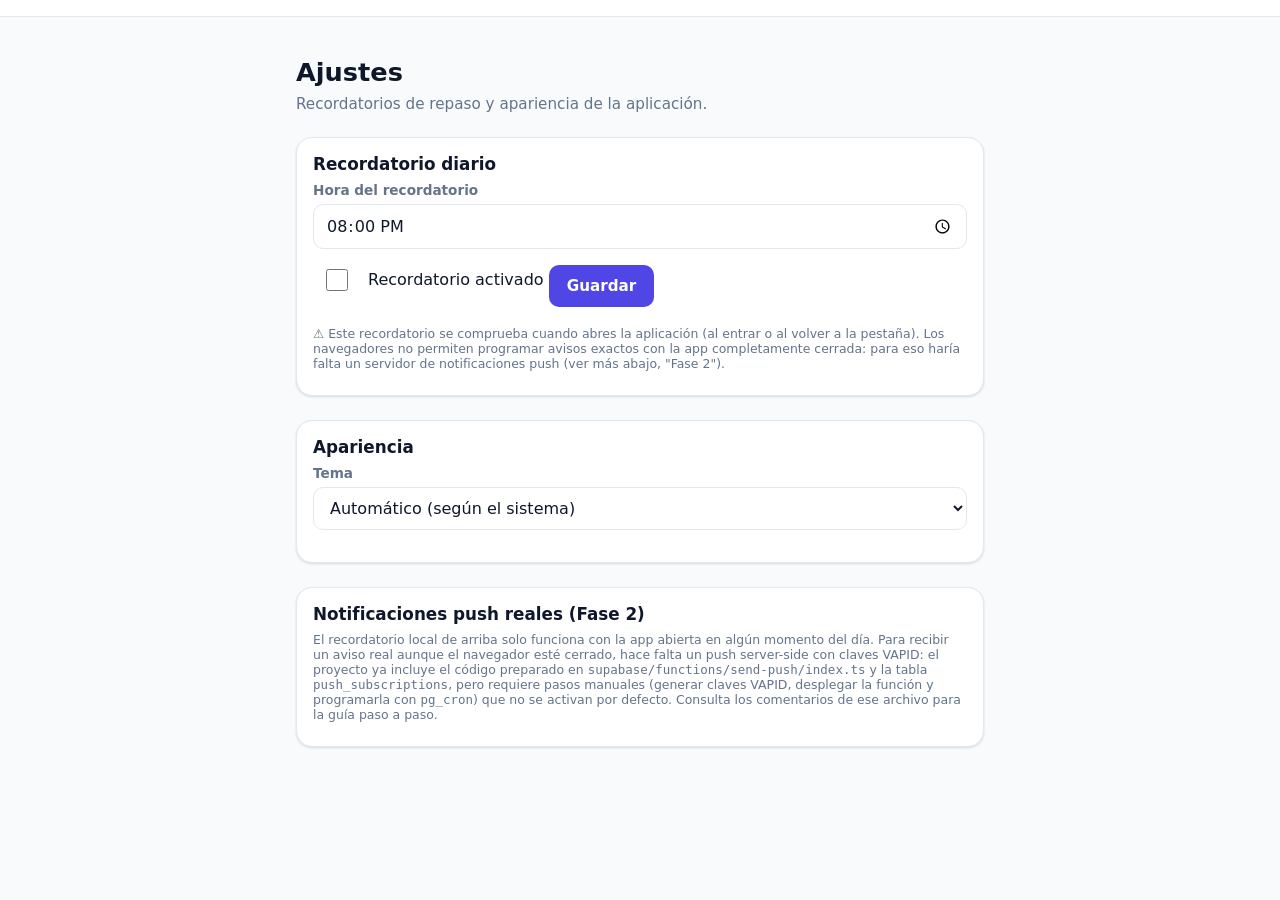
==== ajustes.html @ 3cb59776 "Implementar app de aprendizaje multiidioma (4L) con Supabase y despliegue a GitHub Pages Frontend va" ====
<!doctype html>
<html lang="es">
<head>
  <meta charset="UTF-8" />
  <meta name="viewport" content="width=device-width, initial-scale=1" />
  <title>Ajustes · 4L</title>
  <link rel="manifest" href="manifest.webmanifest" />
  <meta name="theme-color" content="#4f46e5" />
  <link rel="stylesheet" href="css/variables.css" />
  <link rel="stylesheet" href="css/base.css" />
  <link rel="stylesheet" href="css/componentes.css" />
</head>
<body>
  <nav id="nav-app" class="nav-app"></nav>

  <main class="contenedor">
    <div class="cabecera-pagina">
      <h1>Ajustes</h1>
      <p>Recordatorios de repaso y apariencia de la aplicación.</p>
    </div>

    <div class="tarjeta" style="margin-bottom: var(--espacio-lg);">
      <h2 style="font-size:1.05rem;">Recordatorio diario</h2>
      <div id="zona-aviso-permiso"></div>

      <div class="campo">
        <label for="campo-hora-recordatorio">Hora del recordatorio</label>
        <input type="time" id="campo-hora-recordatorio" value="20:00" />
      </div>

      <label class="interruptor" style="margin-bottom: var(--espacio-md);">
        <input type="checkbox" id="campo-activo-recordatorio" />
        <span>Recordatorio activado</span>
      </label>

      <button class="boton boton--primario" id="boton-guardar-recordatorio">Guardar</button>

      <p class="campo__ayuda" style="margin-top: var(--espacio-md);">
        ⚠️ Este recordatorio se comprueba cuando abres la aplicación (al entrar
        o al volver a la pestaña). Los navegadores no permiten programar
        avisos exactos con la app completamente cerrada: para eso haría falta
        un servidor de notificaciones push (ver más abajo, "Fase 2").
      </p>
    </div>

    <div class="tarjeta" style="margin-bottom: var(--espacio-lg);">
      <h2 style="font-size:1.05rem;">Apariencia</h2>
      <div class="campo">
        <label for="campo-tema">Tema</label>
        <select id="campo-tema">
          <option value="auto">Automático (según el sistema)</option>
          <option value="claro">Claro</option>
          <option value="oscuro">Oscuro</option>
        </select>
      </div>
    </div>

    <div class="tarjeta">
      <h2 style="font-size:1.05rem;">Notificaciones push reales (Fase 2)</h2>
      <p class="campo__ayuda">
        El recordatorio local de arriba solo funciona con la app abierta en
        algún momento del día. Para recibir un aviso real aunque el navegador
        esté cerrado, hace falta un push server-side con claves VAPID: el
        proyecto ya incluye el código preparado en
        <code>supabase/functions/send-push/index.ts</code> y la tabla
        <code>push_subscriptions</code>, pero requiere pasos manuales
        (generar claves VAPID, desplegar la función y programarla con
        <code>pg_cron</code>) que no se activan por defecto. Consulta los
        comentarios de ese archivo para la guía paso a paso.
      </p>
    </div>
  </main>

  <script type="module" src="js/paginas/ajustes.js"></script>
</body>
</html>
---- css/variables.css ----
/*
  Tokens de diseño: colores, tipografía y espaciado.
  El tema oscuro se activa automáticamente según la preferencia del sistema
  (prefers-color-scheme) o de forma manual guardando data-tema="oscuro"/"claro"
  en <html> desde Ajustes (ver js/paginas/ajustes.js).
*/

:root {
  /* Paleta de marca */
  --color-primario: #4f46e5;
  --color-primario-hover: #4338ca;
  --color-primario-suave: #eef2ff;
  --color-primario-texto: #ffffff;

  /* Un acento por idioma, para que las tarjetas sean fáciles de escanear */
  --color-es: #f59e0b;
  --color-fr: #2563eb;
  --color-pt: #16a34a;
  --color-it: #dc2626;

  --color-exito: #16a34a;
  --color-exito-suave: #dcfce7;
  --color-error: #dc2626;
  --color-error-suave: #fee2e2;
  --color-aviso: #d97706;
  --color-aviso-suave: #fef3c7;

  /* Superficie / fondo (tema claro) */
  --color-fondo: #f8fafc;
  --color-superficie: #ffffff;
  --color-superficie-alt: #f1f5f9;
  --color-borde: #e2e8f0;
  --color-texto: #0f172a;
  --color-texto-suave: #64748b;

  /* Tipografía */
  --fuente-base: -apple-system, BlinkMacSystemFont, 'Segoe UI', system-ui, sans-serif;
  --radio-borde: 16px;
  --radio-borde-sm: 10px;
  --sombra-tarjeta: 0 1px 3px rgba(15, 23, 42, 0.08), 0 1px 2px rgba(15, 23, 42, 0.06);
  --sombra-flotante: 0 8px 24px rgba(15, 23, 42, 0.16);

  /* Espaciado */
  --espacio-xs: 4px;
  --espacio-sm: 8px;
  --espacio-md: 16px;
  --espacio-lg: 24px;
  --espacio-xl: 40px;

  /* Altura de la barra de navegación inferior (móvil) */
  --alto-nav-movil: 64px;
}

@media (prefers-color-scheme: dark) {
  :root:not([data-tema='claro']) {
    --color-primario-suave: #312e81;
    --color-exito-suave: #14532d;
    --color-error-suave: #7f1d1d;
    --color-aviso-suave: #78350f;
    --color-fondo: #0b1120;
    --color-superficie: #1a2436;
    --color-superficie-alt: #111827;
    --color-borde: #2d3b52;
    --color-texto: #f1f5f9;
    --color-texto-suave: #94a3b8;
    --sombra-tarjeta: 0 1px 3px rgba(0, 0, 0, 0.35), 0 1px 2px rgba(0, 0, 0, 0.3);
  }
}

:root[data-tema='oscuro'] {
  --color-primario-suave: #312e81;
  --color-exito-suave: #14532d;
  --color-error-suave: #7f1d1d;
  --color-aviso-suave: #78350f;
  --color-fondo: #0b1120;
  --color-superficie: #1a2436;
  --color-superficie-alt: #111827;
  --color-borde: #2d3b52;
  --color-texto: #f1f5f9;
  --color-texto-suave: #94a3b8;
  --sombra-tarjeta: 0 1px 3px rgba(0, 0, 0, 0.35), 0 1px 2px rgba(0, 0, 0, 0.3);
}
---- css/base.css ----
/* Reset ligero y estilos base */

*,
*::before,
*::after {
  box-sizing: border-box;
}

html,
body {
  margin: 0;
  padding: 0;
}

body {
  font-family: var(--fuente-base);
  background: var(--color-fondo);
  color: var(--color-texto);
  -webkit-font-smoothing: antialiased;
  /* Deja hueco para la barra de navegación inferior fija en móvil */
  padding-bottom: calc(var(--alto-nav-movil) + var(--espacio-md));
  min-height: 100vh;
  transition: background-color 0.2s ease, color 0.2s ease;
}

h1,
h2,
h3,
p {
  margin: 0 0 var(--espacio-sm) 0;
}

a {
  color: var(--color-primario);
}

button {
  font-family: inherit;
}

img,
svg {
  display: block;
  max-width: 100%;
}

/* Contenedor principal de cada página */
.contenedor {
  max-width: 720px;
  margin: 0 auto;
  padding: var(--espacio-lg) var(--espacio-md);
}

.cabecera-pagina {
  margin-bottom: var(--espacio-lg);
}

.cabecera-pagina h1 {
  font-size: 1.6rem;
  font-weight: 700;
}

.cabecera-pagina p {
  color: var(--color-texto-suave);
  font-size: 0.95rem;
}

/* Utilidades */
.oculto {
  display: none !important;
}

.solo-lectura-pantalla {
  position: absolute;
  width: 1px;
  height: 1px;
  overflow: hidden;
  clip: rect(0 0 0 0);
}

.flex {
  display: flex;
}

.flex-centrado {
  display: flex;
  align-items: center;
  justify-content: center;
}

.flex-entre {
  display: flex;
  align-items: center;
  justify-content: space-between;
}

.gap-sm {
  gap: var(--espacio-sm);
}

.gap-md {
  gap: var(--espacio-md);
}

/* Estados de carga / vacío / error, reutilizados en todas las páginas */
.estado {
  display: flex;
  flex-direction: column;
  align-items: center;
  text-align: center;
  gap: var(--espacio-sm);
  padding: var(--espacio-xl) var(--espacio-md);
  color: var(--color-texto-suave);
}

.estado__icono {
  font-size: 2rem;
}

.estado--error {
  color: var(--color-error);
}

.girando {
  animation: girar 0.8s linear infinite;
  display: inline-block;
}

@keyframes girar {
  from {
    transform: rotate(0deg);
  }
  to {
    transform: rotate(360deg);
  }
}

@media (min-width: 720px) {
  .contenedor {
    padding-top: var(--espacio-xl);
  }
}
---- css/componentes.css ----
/* ===== Navegación ===== */

.nav-app {
  position: fixed;
  bottom: 0;
  left: 0;
  right: 0;
  height: var(--alto-nav-movil);
  background: var(--color-superficie);
  border-top: 1px solid var(--color-borde);
  display: flex;
  z-index: 20;
}

.nav-app__enlace {
  flex: 1;
  display: flex;
  flex-direction: column;
  align-items: center;
  justify-content: center;
  gap: 2px;
  text-decoration: none;
  color: var(--color-texto-suave);
  font-size: 0.7rem;
  font-weight: 600;
}

.nav-app__enlace span:first-child {
  font-size: 1.25rem;
}

.nav-app__enlace.activo {
  color: var(--color-primario);
}

@media (min-width: 720px) {
  .nav-app {
    position: sticky;
    top: 0;
    bottom: auto;
    height: auto;
    padding: var(--espacio-sm) var(--espacio-lg);
    border-top: none;
    border-bottom: 1px solid var(--color-borde);
    justify-content: center;
    gap: var(--espacio-lg);
  }

  .nav-app__enlace {
    flex: none;
    flex-direction: row;
  }

  body {
    padding-bottom: var(--espacio-md);
  }
}

.nav-app__usuario {
  display: none;
}

@media (min-width: 720px) {
  .nav-app__usuario {
    display: flex;
    align-items: center;
    gap: var(--espacio-sm);
    margin-left: auto;
    font-size: 0.85rem;
    color: var(--color-texto-suave);
  }
}

/* ===== Botones ===== */

.boton {
  border: none;
  border-radius: var(--radio-borde-sm);
  padding: 12px 18px;
  font-size: 0.95rem;
  font-weight: 600;
  cursor: pointer;
  display: inline-flex;
  align-items: center;
  justify-content: center;
  gap: var(--espacio-sm);
  transition: transform 0.05s ease, background-color 0.15s ease, opacity 0.15s ease;
}

.boton:active {
  transform: scale(0.98);
}

.boton:disabled {
  opacity: 0.5;
  cursor: not-allowed;
}

.boton--primario {
  background: var(--color-primario);
  color: var(--color-primario-texto);
}

.boton--primario:hover:not(:disabled) {
  background: var(--color-primario-hover);
}

.boton--secundario {
  background: var(--color-superficie-alt);
  color: var(--color-texto);
  border: 1px solid var(--color-borde);
}

.boton--peligro {
  background: var(--color-error-suave);
  color: var(--color-error);
}

.boton--bloque {
  width: 100%;
}

.boton-icono {
  border: 1px solid var(--color-borde);
  background: var(--color-superficie);
  border-radius: 999px;
  width: 36px;
  height: 36px;
  display: inline-flex;
  align-items: center;
  justify-content: center;
  cursor: pointer;
  font-size: 1rem;
  color: var(--color-texto);
}

.boton-icono:hover:not(:disabled) {
  background: var(--color-superficie-alt);
}

.boton-icono:disabled {
  opacity: 0.35;
  cursor: not-allowed;
}

.boton-icono.hablando {
  color: var(--color-primario);
  border-color: var(--color-primario);
}

/* ===== Formularios ===== */

.campo {
  display: flex;
  flex-direction: column;
  gap: 6px;
  margin-bottom: var(--espacio-md);
}

.campo label {
  font-size: 0.85rem;
  font-weight: 600;
  color: var(--color-texto-suave);
}

.campo input[type='text'],
.campo input[type='email'],
.campo input[type='password'],
.campo input[type='time'],
.campo select,
.campo textarea {
  font-family: inherit;
  font-size: 1rem;
  padding: 10px 12px;
  border-radius: var(--radio-borde-sm);
  border: 1px solid var(--color-borde);
  background: var(--color-superficie);
  color: var(--color-texto);
}

.campo input:focus,
.campo select:focus,
.campo textarea:focus {
  outline: 2px solid var(--color-primario);
  outline-offset: 1px;
}

.campo__ayuda {
  font-size: 0.78rem;
  color: var(--color-texto-suave);
}

.interruptor {
  display: inline-flex;
  align-items: center;
  gap: var(--espacio-sm);
  cursor: pointer;
  user-select: none;
}

.interruptor input {
  width: 40px;
  height: 22px;
}

/* ===== Filtros (Explorar) ===== */

.barra-filtros {
  display: flex;
  gap: var(--espacio-sm);
  overflow-x: auto;
  padding-bottom: var(--espacio-sm);
  margin-bottom: var(--espacio-md);
  -webkit-overflow-scrolling: touch;
}

.chip-filtro {
  flex: none;
  border: 1px solid var(--color-borde);
  background: var(--color-superficie);
  color: var(--color-texto);
  border-radius: 999px;
  padding: 8px 14px;
  font-size: 0.85rem;
  font-weight: 600;
  cursor: pointer;
  white-space: nowrap;
}

.chip-filtro.activo {
  background: var(--color-primario);
  border-color: var(--color-primario);
  color: var(--color-primario-texto);
}

.campo-busqueda {
  width: 100%;
  padding: 10px 14px;
  border-radius: var(--radio-borde-sm);
  border: 1px solid var(--color-borde);
  background: var(--color-superficie);
  color: var(--color-texto);
  margin-bottom: var(--espacio-md);
  font-size: 0.95rem;
}

/* ===== Tarjeta de término ===== */

.rejilla-terminos {
  display: grid;
  grid-template-columns: 1fr;
  gap: var(--espacio-md);
}

@media (min-width: 640px) {
  .rejilla-terminos {
    grid-template-columns: 1fr 1fr;
  }
}

.tarjeta {
  background: var(--color-superficie);
  border: 1px solid var(--color-borde);
  border-radius: var(--radio-borde);
  box-shadow: var(--sombra-tarjeta);
  padding: var(--espacio-md);
}

.tarjeta__cabecera {
  display: flex;
  align-items: flex-start;
  justify-content: space-between;
  gap: var(--espacio-sm);
  margin-bottom: var(--espacio-sm);
}

.tarjeta__termino-es {
  font-size: 1.15rem;
  font-weight: 700;
}

.tarjeta__categoria {
  font-size: 0.72rem;
  text-transform: uppercase;
  letter-spacing: 0.03em;
  color: var(--color-texto-suave);
}

.insignia-nivel {
  font-size: 0.72rem;
  font-weight: 700;
  background: var(--color-primario-suave);
  color: var(--color-primario);
  border-radius: 999px;
  padding: 3px 10px;
  flex: none;
}

.insignia-propio {
  font-size: 0.72rem;
  font-weight: 700;
  background: var(--color-aviso-suave);
  color: var(--color-aviso);
  border-radius: 999px;
  padding: 3px 10px;
  flex: none;
}

.tarjeta__traduccion {
  display: flex;
  align-items: center;
  gap: var(--espacio-sm);
  padding: 10px 0;
  border-top: 1px solid var(--color-borde);
}

.tarjeta__traduccion:first-of-type {
  border-top: 1px solid var(--color-borde);
  margin-top: 6px;
}

.tarjeta__idioma-punto {
  width: 8px;
  height: 8px;
  border-radius: 999px;
  flex: none;
}

.tarjeta__idioma-punto--fr {
  background: var(--color-fr);
}
.tarjeta__idioma-punto--pt {
  background: var(--color-pt);
}
.tarjeta__idioma-punto--it {
  background: var(--color-it);
}

.tarjeta__texto-traduccion {
  flex: 1;
  font-size: 1rem;
}

.tarjeta__texto-traduccion--vacio {
  color: var(--color-texto-suave);
  font-style: italic;
  font-size: 0.9rem;
}

.tarjeta__pie {
  display: flex;
  justify-content: space-between;
  align-items: center;
  margin-top: var(--espacio-sm);
  padding-top: var(--espacio-sm);
  border-top: 1px dashed var(--color-borde);
}

.tarjeta__acciones-propio {
  display: flex;
  gap: var(--espacio-sm);
}

/* ===== Progreso ===== */

.tarjeta-progreso {
  background: var(--color-superficie);
  border: 1px solid var(--color-borde);
  border-radius: var(--radio-borde);
  padding: var(--espacio-md);
  margin-bottom: var(--espacio-md);
}

.tarjeta-progreso__titulo {
  font-weight: 700;
  margin-bottom: var(--espacio-md);
}

.barra-progreso-fila {
  margin-bottom: var(--espacio-md);
}

.barra-progreso-fila:last-child {
  margin-bottom: 0;
}

.barra-progreso-fila__etiqueta {
  display: flex;
  justify-content: space-between;
  font-size: 0.85rem;
  margin-bottom: 4px;
}

.barra-progreso-pista {
  height: 10px;
  border-radius: 999px;
  background: var(--color-superficie-alt);
  overflow: hidden;
}

.barra-progreso-relleno {
  height: 100%;
  border-radius: 999px;
  background: var(--color-primario);
  transition: width 0.3s ease;
}

/* ===== Mensajes / toasts ===== */

.aviso {
  border-radius: var(--radio-borde-sm);
  padding: 12px 14px;
  font-size: 0.9rem;
  margin-bottom: var(--espacio-md);
}

.aviso--info {
  background: var(--color-primario-suave);
  color: var(--color-primario);
}

.aviso--error {
  background: var(--color-error-suave);
  color: var(--color-error);
}

.aviso--exito {
  background: var(--color-exito-suave);
  color: var(--color-exito);
}

.tostada {
  position: fixed;
  bottom: calc(var(--alto-nav-movil) + var(--espacio-md));
  left: 50%;
  transform: translateX(-50%);
  background: var(--color-texto);
  color: var(--color-fondo);
  padding: 10px 18px;
  border-radius: 999px;
  font-size: 0.85rem;
  box-shadow: var(--sombra-flotante);
  z-index: 50;
  opacity: 0;
  pointer-events: none;
  transition: opacity 0.2s ease;
}

.tostada.visible {
  opacity: 1;
}

/* ===== Auth ===== */

.tarjeta-auth {
  max-width: 380px;
  margin: var(--espacio-xl) auto;
  background: var(--color-superficie);
  border: 1px solid var(--color-borde);
  border-radius: var(--radio-borde);
  padding: var(--espacio-lg);
  box-shadow: var(--sombra-tarjeta);
}

.tarjeta-auth__logo {
  font-size: 1.6rem;
  font-weight: 800;
  color: var(--color-primario);
  text-align: center;
  margin-bottom: var(--espacio-xs);
}

.tarjeta-auth__subtitulo {
  text-align: center;
  color: var(--color-texto-suave);
  font-size: 0.9rem;
  margin-bottom: var(--espacio-lg);
}

.enlace-cambio-modo {
  text-align: center;
  font-size: 0.85rem;
  margin-top: var(--espacio-md);
}

.separador-o {
  display: flex;
  align-items: center;
  gap: var(--espacio-sm);
  color: var(--color-texto-suave);
  font-size: 0.8rem;
  margin: var(--espacio-md) 0;
}

.separador-o::before,
.separador-o::after {
  content: '';
  flex: 1;
  height: 1px;
  background: var(--color-borde);
}
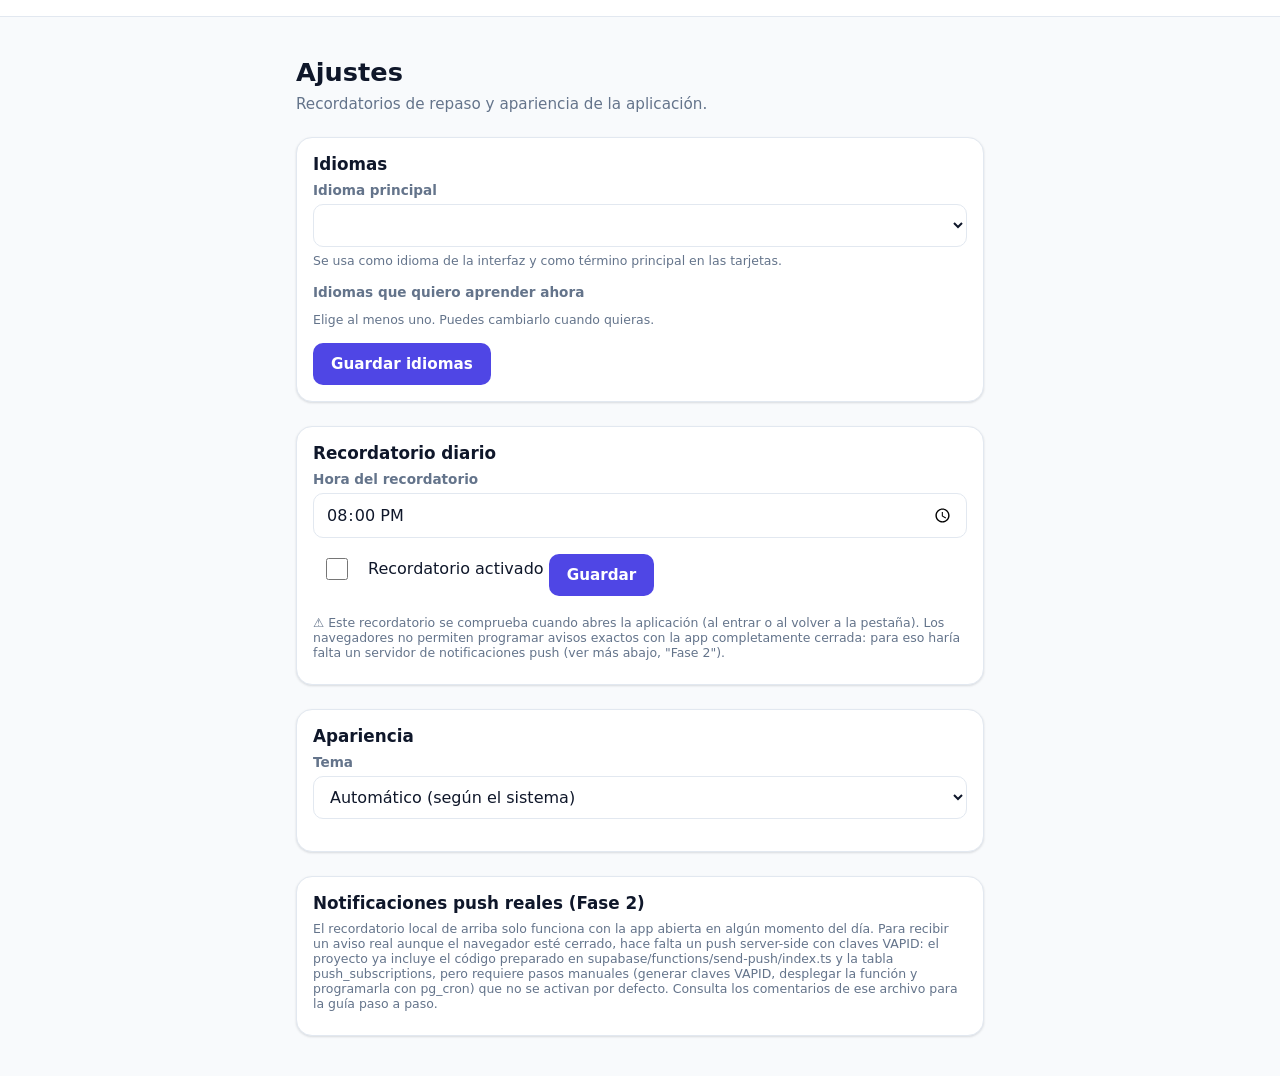
==== commit d5d0fe83: "Añadir inglés/alemán, idioma principal configurable, i18n completa y más vocabulario - Esquema: lang" ====
--- a/ajustes.html
+++ b/ajustes.html
@@ -3,7 +3,7 @@
 <head>
   <meta charset="UTF-8" />
   <meta name="viewport" content="width=device-width, initial-scale=1" />
-  <title>Ajustes · 4L</title>
+  <title>4L</title>
   <link rel="manifest" href="manifest.webmanifest" />
   <meta name="theme-color" content="#4f46e5" />
   <link rel="stylesheet" href="css/variables.css" />
@@ -15,27 +15,45 @@
 
   <main class="contenedor">
     <div class="cabecera-pagina">
-      <h1>Ajustes</h1>
-      <p>Recordatorios de repaso y apariencia de la aplicación.</p>
+      <h1 data-i18n="ajustes_titulo">Ajustes</h1>
+      <p data-i18n="ajustes_subtitulo">Recordatorios de repaso y apariencia de la aplicación.</p>
     </div>
 
     <div class="tarjeta" style="margin-bottom: var(--espacio-lg);">
-      <h2 style="font-size:1.05rem;">Recordatorio diario</h2>
+      <h2 style="font-size:1.05rem;" data-i18n="ajustes_idiomas_titulo">Idiomas</h2>
+
+      <div class="campo">
+        <label for="campo-idioma-principal" data-i18n="ajustes_label_idioma_principal">Idioma principal</label>
+        <select id="campo-idioma-principal"></select>
+        <span class="campo__ayuda" data-i18n="ajustes_ayuda_idioma_principal">Se usa como idioma de la interfaz y como término principal en las tarjetas.</span>
+      </div>
+
+      <div class="campo">
+        <label data-i18n="ajustes_label_idiomas_activos">Idiomas que quiero aprender ahora</label>
+        <div id="lista-idiomas-activos" class="flex gap-md" style="flex-wrap:wrap;"></div>
+        <span class="campo__ayuda" data-i18n="ajustes_ayuda_idiomas_activos">Elige al menos uno. Puedes cambiarlo cuando quieras.</span>
+      </div>
+
+      <button class="boton boton--primario" id="boton-guardar-idiomas" data-i18n="ajustes_boton_guardar_idiomas">Guardar idiomas</button>
+    </div>
+
+    <div class="tarjeta" style="margin-bottom: var(--espacio-lg);">
+      <h2 style="font-size:1.05rem;" data-i18n="ajustes_recordatorio_titulo">Recordatorio diario</h2>
       <div id="zona-aviso-permiso"></div>
 
       <div class="campo">
-        <label for="campo-hora-recordatorio">Hora del recordatorio</label>
+        <label for="campo-hora-recordatorio" data-i18n="ajustes_label_hora">Hora del recordatorio</label>
         <input type="time" id="campo-hora-recordatorio" value="20:00" />
       </div>
 
       <label class="interruptor" style="margin-bottom: var(--espacio-md);">
         <input type="checkbox" id="campo-activo-recordatorio" />
-        <span>Recordatorio activado</span>
+        <span data-i18n="ajustes_label_activo">Recordatorio activado</span>
       </label>
 
-      <button class="boton boton--primario" id="boton-guardar-recordatorio">Guardar</button>
+      <button class="boton boton--primario" id="boton-guardar-recordatorio" data-i18n="ajustes_boton_guardar">Guardar</button>
 
-      <p class="campo__ayuda" style="margin-top: var(--espacio-md);">
+      <p class="campo__ayuda" style="margin-top: var(--espacio-md);" data-i18n="ajustes_ayuda_recordatorio">
         ⚠️ Este recordatorio se comprueba cuando abres la aplicación (al entrar
         o al volver a la pestaña). Los navegadores no permiten programar
         avisos exactos con la app completamente cerrada: para eso haría falta
@@ -44,28 +62,28 @@
     </div>
 
     <div class="tarjeta" style="margin-bottom: var(--espacio-lg);">
-      <h2 style="font-size:1.05rem;">Apariencia</h2>
+      <h2 style="font-size:1.05rem;" data-i18n="ajustes_apariencia_titulo">Apariencia</h2>
       <div class="campo">
-        <label for="campo-tema">Tema</label>
+        <label for="campo-tema" data-i18n="ajustes_label_tema">Tema</label>
         <select id="campo-tema">
-          <option value="auto">Automático (según el sistema)</option>
-          <option value="claro">Claro</option>
-          <option value="oscuro">Oscuro</option>
+          <option value="auto" data-i18n="ajustes_tema_auto">Automático (según el sistema)</option>
+          <option value="claro" data-i18n="ajustes_tema_claro">Claro</option>
+          <option value="oscuro" data-i18n="ajustes_tema_oscuro">Oscuro</option>
         </select>
       </div>
     </div>
 
     <div class="tarjeta">
-      <h2 style="font-size:1.05rem;">Notificaciones push reales (Fase 2)</h2>
-      <p class="campo__ayuda">
+      <h2 style="font-size:1.05rem;" data-i18n="ajustes_push_titulo">Notificaciones push reales (Fase 2)</h2>
+      <p class="campo__ayuda" data-i18n="ajustes_push_texto">
         El recordatorio local de arriba solo funciona con la app abierta en
         algún momento del día. Para recibir un aviso real aunque el navegador
         esté cerrado, hace falta un push server-side con claves VAPID: el
         proyecto ya incluye el código preparado en
-        <code>supabase/functions/send-push/index.ts</code> y la tabla
-        <code>push_subscriptions</code>, pero requiere pasos manuales
+        supabase/functions/send-push/index.ts y la tabla
+        push_subscriptions, pero requiere pasos manuales
         (generar claves VAPID, desplegar la función y programarla con
-        <code>pg_cron</code>) que no se activan por defecto. Consulta los
+        pg_cron) que no se activan por defecto. Consulta los
         comentarios de ese archivo para la guía paso a paso.
       </p>
     </div>
--- a/css/variables.css
+++ b/css/variables.css
@@ -12,11 +12,8 @@
   --color-primario-suave: #eef2ff;
   --color-primario-texto: #ffffff;
 
-  /* Un acento por idioma, para que las tarjetas sean fáciles de escanear */
-  --color-es: #f59e0b;
-  --color-fr: #2563eb;
-  --color-pt: #16a34a;
-  --color-it: #dc2626;
+  /* Los acentos de color por idioma viven en js/componentes/tarjetaTermino.js
+     (COLOR_IDIOMA), no aquí, para poder añadir idiomas sin tocar CSS. */
 
   --color-exito: #16a34a;
   --color-exito-suave: #dcfce7;
--- a/css/componentes.css
+++ b/css/componentes.css
@@ -324,16 +324,8 @@
   height: 8px;
   border-radius: 999px;
   flex: none;
-}
-
-.tarjeta__idioma-punto--fr {
-  background: var(--color-fr);
-}
-.tarjeta__idioma-punto--pt {
-  background: var(--color-pt);
-}
-.tarjeta__idioma-punto--it {
-  background: var(--color-it);
+  /* El color se fija por idioma en línea, desde js/componentes/tarjetaTermino.js
+     (COLOR_IDIOMA), para que añadir un idioma nuevo no requiera tocar CSS. */
 }
 
 .tarjeta__texto-traduccion {
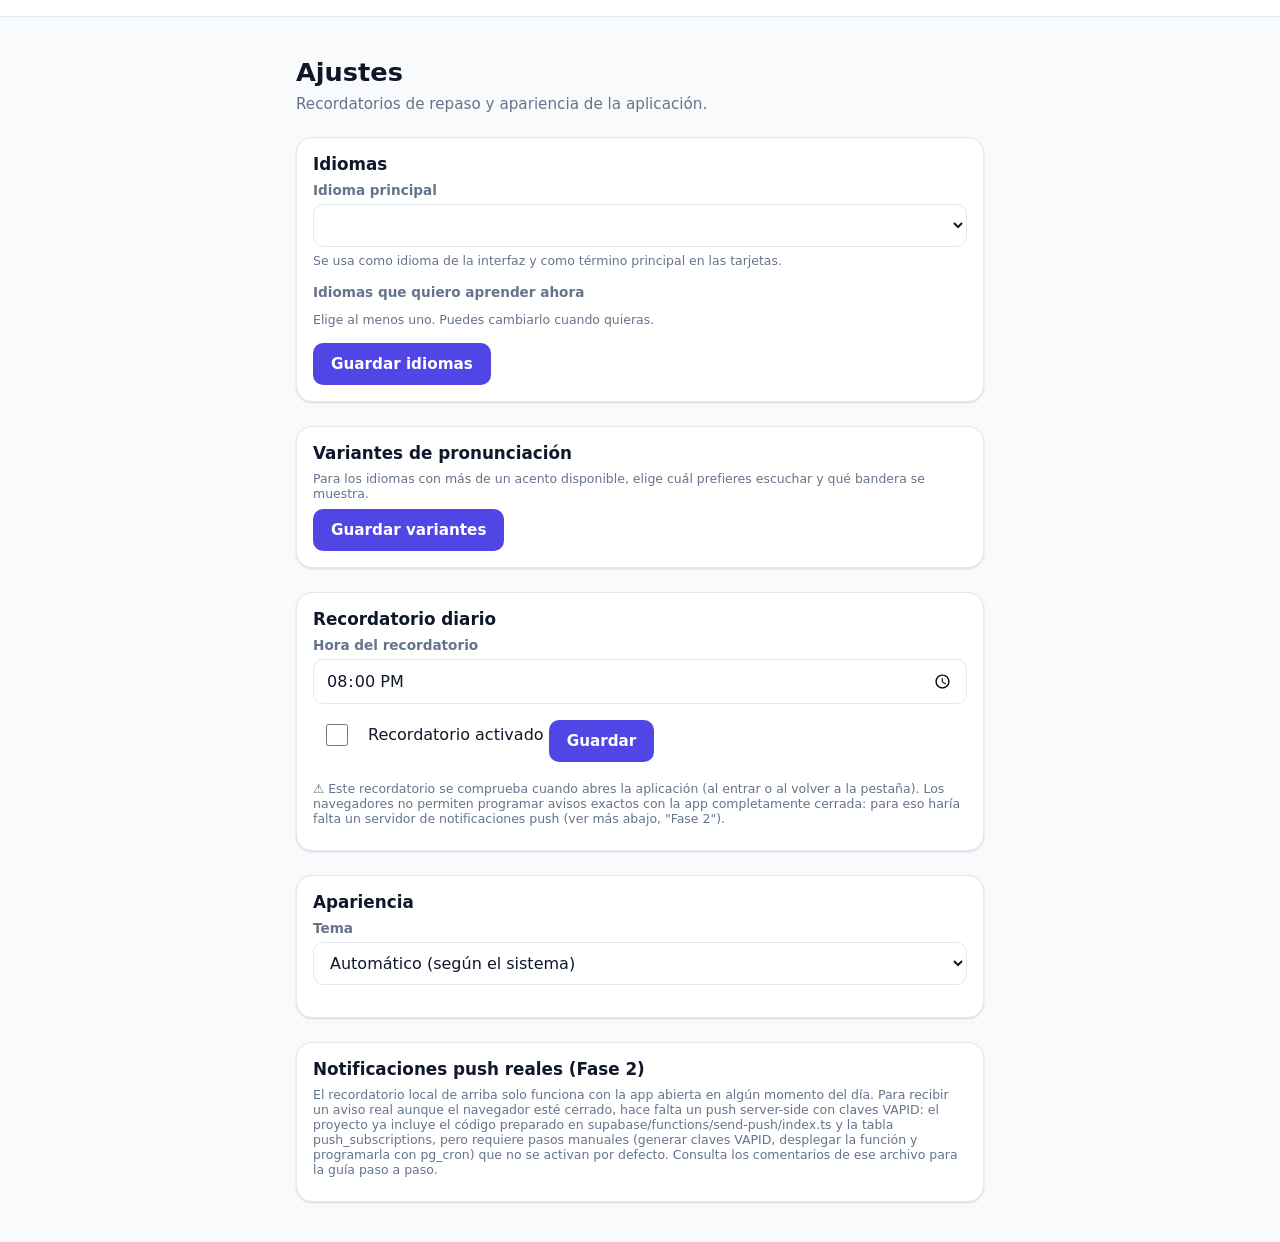
==== commit 64b64a27: "Añadir variantes de pronunciación, Aprender, favoritos, perfil y panel admin - Variantes de acento (" ====
--- a/ajustes.html
+++ b/ajustes.html
@@ -35,6 +35,13 @@
       </div>
 
       <button class="boton boton--primario" id="boton-guardar-idiomas" data-i18n="ajustes_boton_guardar_idiomas">Guardar idiomas</button>
+    </div>
+
+    <div class="tarjeta" style="margin-bottom: var(--espacio-lg);">
+      <h2 style="font-size:1.05rem;" data-i18n="ajustes_variantes_titulo">Variantes de pronunciación</h2>
+      <p class="campo__ayuda" data-i18n="ajustes_variantes_ayuda">Para los idiomas con más de un acento disponible, elige cuál prefieres escuchar y qué bandera se muestra.</p>
+      <div id="lista-variantes"></div>
+      <button class="boton boton--primario" id="boton-guardar-variantes" data-i18n="ajustes_boton_guardar_variantes">Guardar variantes</button>
     </div>
 
     <div class="tarjeta" style="margin-bottom: var(--espacio-lg);">
--- a/css/componentes.css
+++ b/css/componentes.css
@@ -306,6 +306,22 @@
   flex: none;
 }
 
+.boton-favorito {
+  font-size: 1.1rem;
+  border-color: transparent;
+  background: transparent;
+}
+
+.boton-favorito.activo {
+  color: var(--color-aviso);
+}
+
+.tarjeta__bandera {
+  font-size: 0.95rem;
+  line-height: 1;
+  flex: none;
+}
+
 .tarjeta__traduccion {
   display: flex;
   align-items: center;
